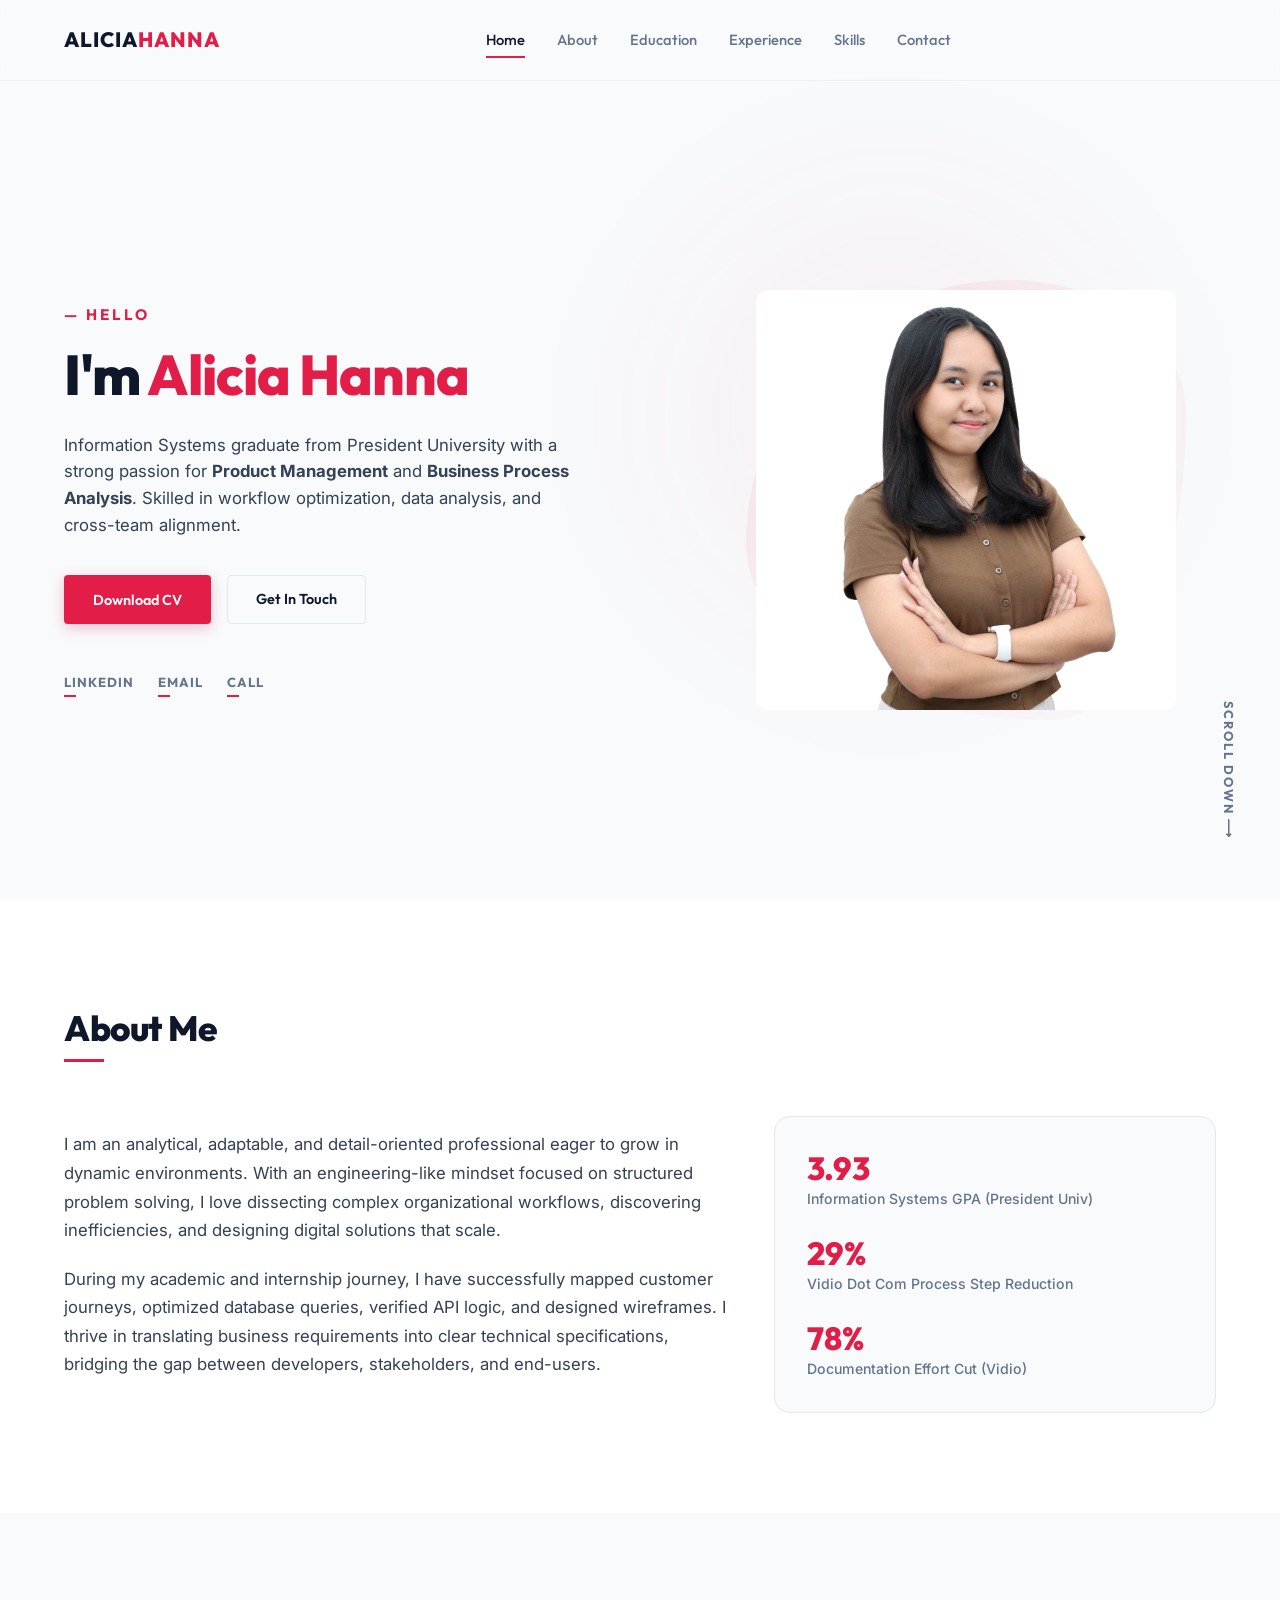
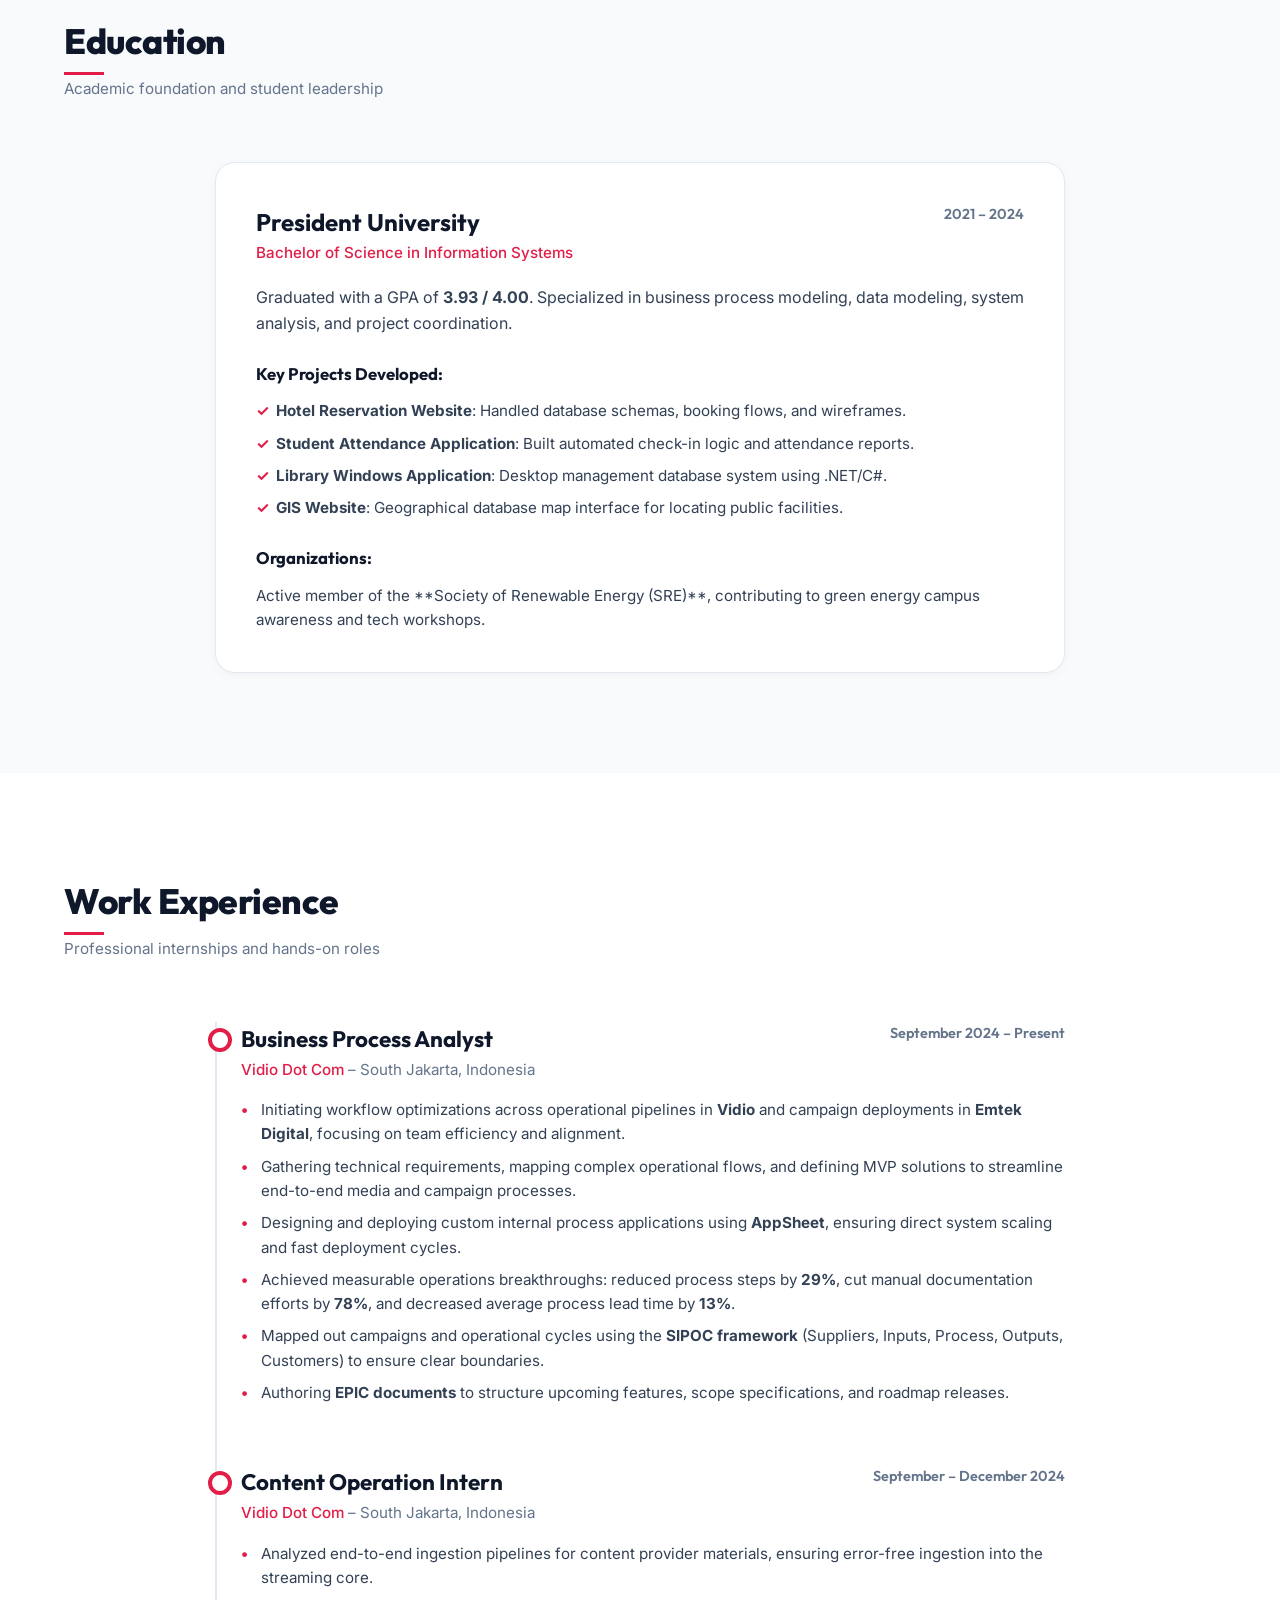
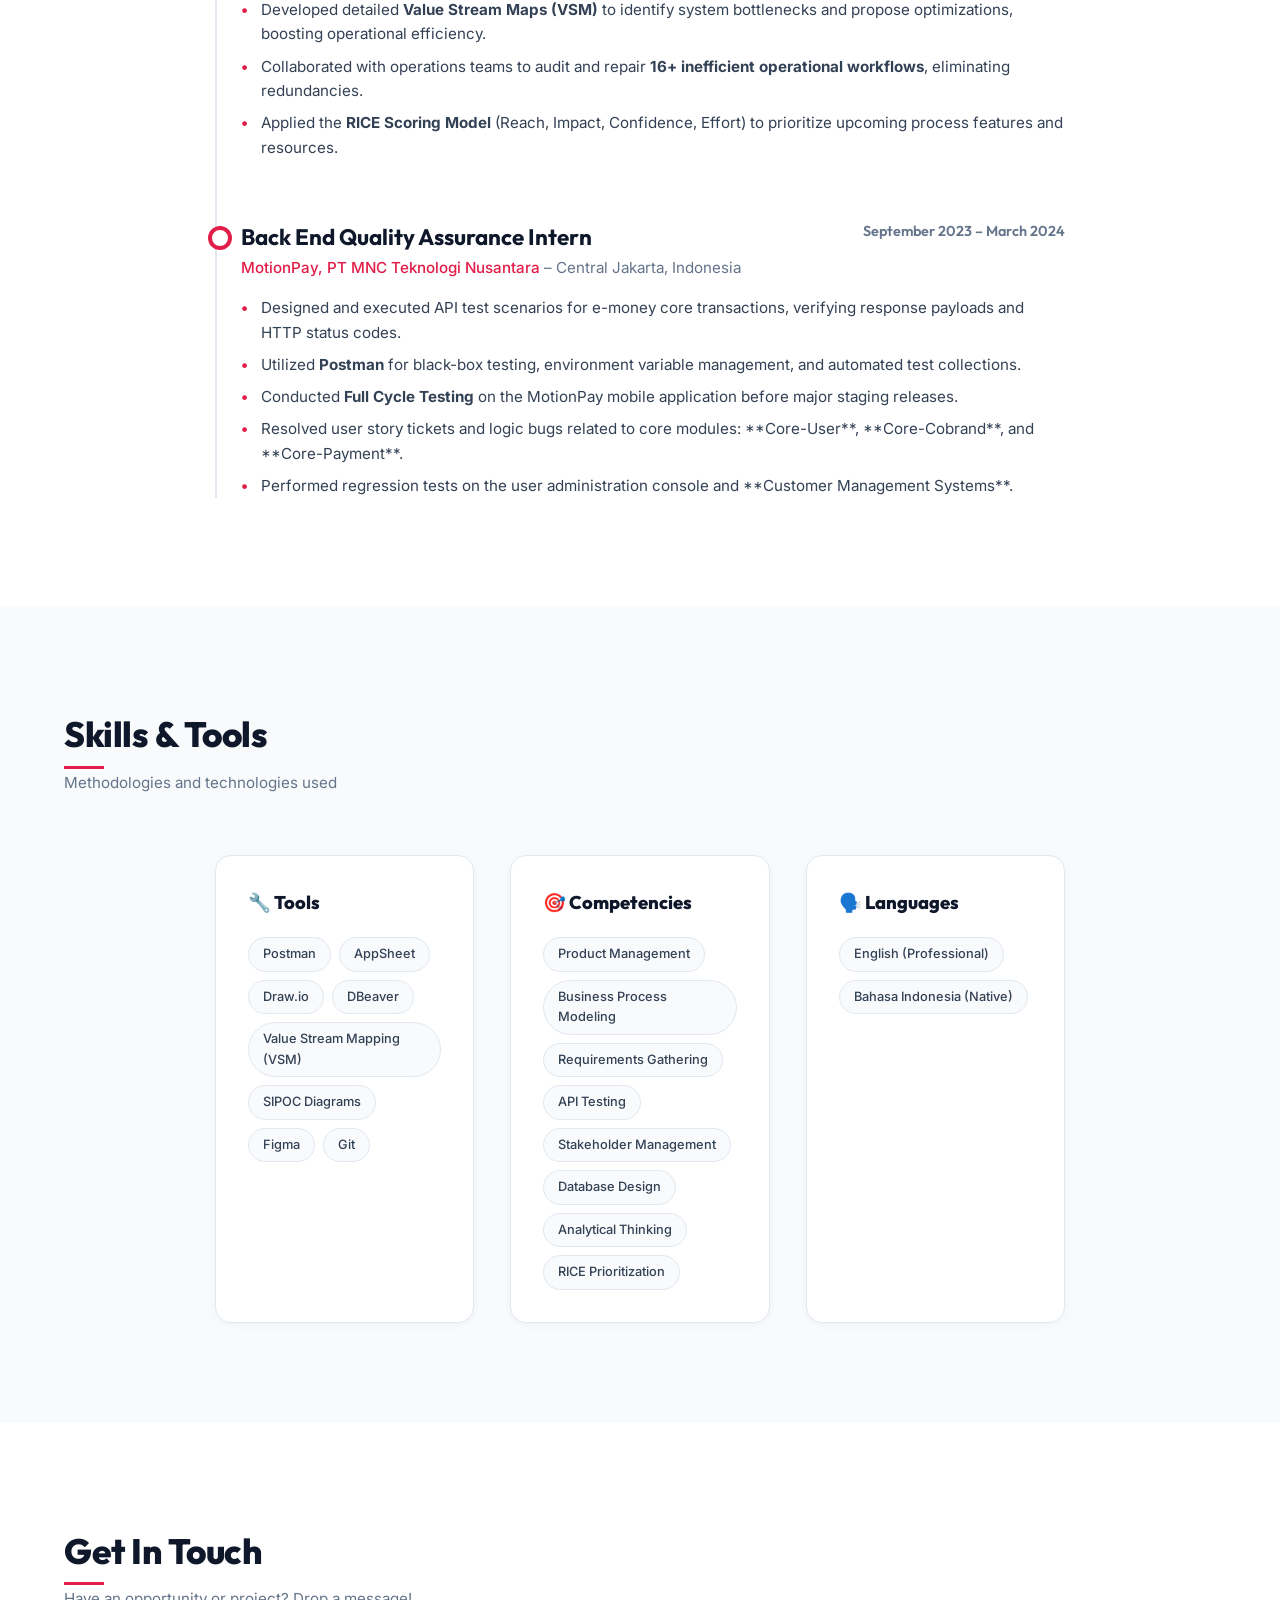
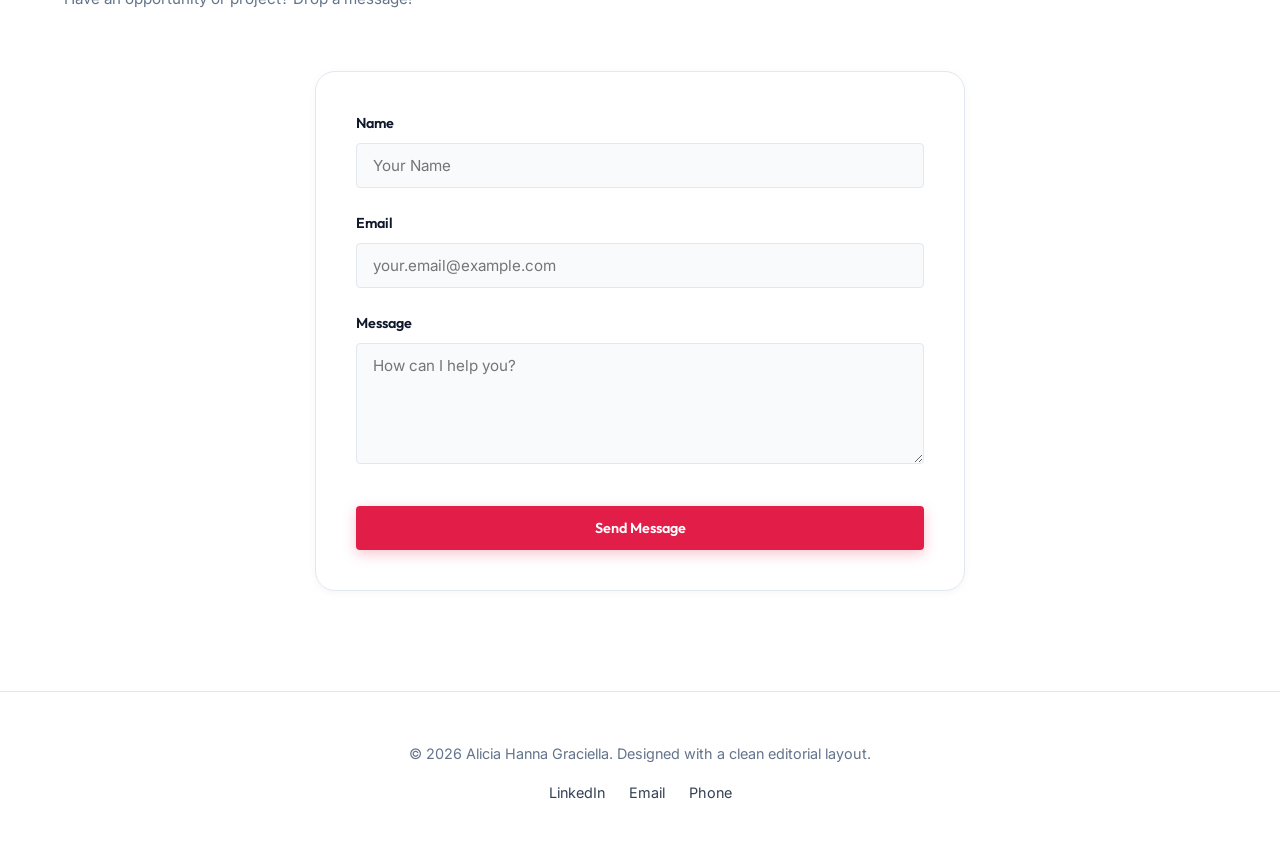
==== alicia/index.html @ d01ae3e8 "feat: build light-themed minimalist portfolio for Alicia Hanna Graciella - Created alicia/ directory" ====
<!DOCTYPE html>
<html lang="en">
<head>
  <meta charset="UTF-8">
  <meta name="viewport" content="width=device-width, initial-scale=1.0">
  <title>Alicia Hanna Graciella | Product Manager & Business Process Analyst</title>
  
  <meta name="description" content="Portfolio of Alicia Hanna Graciella, Information Systems graduate specializing in Product Management, Business Process Analysis, and Workflow Optimization.">
  <meta name="author" content="Alicia Hanna Graciella">
  
  <link rel="stylesheet" href="style.css">
  <!-- Google Fonts: Outfit for titles, Inter for body -->
  <link rel="preconnect" href="https://fonts.googleapis.com">
  <link rel="preconnect" href="https://fonts.gstatic.com" crossorigin>
  <link href="https://fonts.googleapis.com/css2?family=Inter:wght@300;400;500;600;700&family=Outfit:wght@300;400;500;600;700;800&display=swap" rel="stylesheet">
</head>
<body>

  <!-- Sticky Minimalist Navigation Bar -->
  <header class="header-nav" id="alicia-nav">
    <div class="container nav-container">
      <a href="#home" class="nav-brand" id="alicia-logo">ALICIA<span>HANNA</span></a>
      
      <nav class="nav-menu" id="alicia-menu">
        <a href="#home" class="nav-link active">Home</a>
        <a href="#about" class="nav-link">About</a>
        <a href="#education" class="nav-link">Education</a>
        <a href="#experience" class="nav-link">Experience</a>
        <a href="#skills" class="nav-link">Skills</a>
        <a href="#contact" class="nav-link">Contact</a>
      </nav>
      
      <div class="nav-actions">
        <button class="nav-toggle-btn" id="alicia-toggle-btn" aria-label="Toggle Menu">☰</button>
      </div>
    </div>
  </header>

  <main>
    <!-- Hero Section -->
    <section class="hero-section" id="home">
      <!-- Decorative brush background element -->
      <div class="hero-brush-backdrop"></div>
      
      <div class="container grid-2">
        <div class="hero-content">
          <span class="hero-subtitle">— HELLO</span>
          <h1 class="hero-title">I'm <span class="accent-text">Alicia Hanna</span></h1>
          <p class="hero-desc">Information Systems graduate from President University with a strong passion for <strong>Product Management</strong> and <strong>Business Process Analysis</strong>. Skilled in workflow optimization, data analysis, and cross-team alignment.</p>
          <div class="hero-buttons">
            <button onclick="window.print()" class="btn btn-primary" id="download-cv-btn">Download CV</button>
            <a href="#contact" class="btn btn-outline" id="contact-btn">Get In Touch</a>
          </div>
          
          <!-- Social Icons at Bottom Left (matching inspiration) -->
          <div class="hero-socials">
            <a href="https://www.linkedin.com/in/alicia-hanna-graciella/" target="_blank" class="social-link" id="linkedin-link">LinkedIn</a>
            <a href="mailto:aliciahanna0511@gmail.com" class="social-link" id="email-link">Email</a>
            <a href="tel:081939652277" class="social-link" id="phone-link">Call</a>
          </div>
        </div>
        
        <div class="hero-image-container">
          <div class="hero-image-wrapper">
            <img src="assets/alicia.png" alt="Alicia Hanna Graciella" class="hero-image" id="profile-img">
          </div>
        </div>
      </div>
      
      <!-- Vertical Scroll Text at Bottom Right (matching inspiration) -->
      <div class="scroll-down-wrapper">
        <a href="#about" class="scroll-down-link">SCROLL DOWN ⟶</a>
      </div>
    </section>

    <!-- About Section -->
    <section class="section section-light reveal" id="about">
      <div class="container">
        <div class="section-header">
          <h2 class="section-title">About Me</h2>
        </div>
        <div class="about-grid">
          <div class="about-text">
            <p>I am an analytical, adaptable, and detail-oriented professional eager to grow in dynamic environments. With an engineering-like mindset focused on structured problem solving, I love dissecting complex organizational workflows, discovering inefficiencies, and designing digital solutions that scale.</p>
            <p>During my academic and internship journey, I have successfully mapped customer journeys, optimized database queries, verified API logic, and designed wireframes. I thrive in translating business requirements into clear technical specifications, bridging the gap between developers, stakeholders, and end-users.</p>
          </div>
          <div class="about-stats-card">
            <div class="stat-row">
              <span class="stat-number">3.93</span>
              <span class="stat-text">Information Systems GPA (President Univ)</span>
            </div>
            <div class="stat-row">
              <span class="stat-number">29%</span>
              <span class="stat-text">Vidio Dot Com Process Step Reduction</span>
            </div>
            <div class="stat-row">
              <span class="stat-number">78%</span>
              <span class="stat-text">Documentation Effort Cut (Vidio)</span>
            </div>
          </div>
        </div>
      </div>
    </section>

    <!-- Education Section -->
    <section class="section reveal" id="education">
      <div class="container">
        <div class="section-header">
          <h2 class="section-title">Education</h2>
          <p class="section-sub">Academic foundation and student leadership</p>
        </div>
        
        <div class="education-card">
          <div class="edu-header">
            <div>
              <h3 class="edu-title">President University</h3>
              <span class="edu-subtitle">Bachelor of Science in Information Systems</span>
            </div>
            <span class="edu-date">2021 – 2024</span>
          </div>
          <p class="edu-details">Graduated with a GPA of <strong>3.93 / 4.00</strong>. Specialized in business process modeling, data modeling, system analysis, and project coordination.</p>
          
          <div class="edu-projects">
            <h4 class="edu-projects-title">Key Projects Developed:</h4>
            <ul class="edu-projects-list">
              <li><strong>Hotel Reservation Website</strong>: Handled database schemas, booking flows, and wireframes.</li>
              <li><strong>Student Attendance Application</strong>: Built automated check-in logic and attendance reports.</li>
              <li><strong>Library Windows Application</strong>: Desktop management database system using .NET/C#.</li>
              <li><strong>GIS Website</strong>: Geographical database map interface for locating public facilities.</li>
            </ul>
          </div>
          
          <div class="edu-orgs">
            <h4 class="edu-projects-title">Organizations:</h4>
            <p>Active member of the **Society of Renewable Energy (SRE)**, contributing to green energy campus awareness and tech workshops.</p>
          </div>
        </div>
      </div>
    </section>

    <!-- Work Experience Section -->
    <section class="section section-light reveal" id="experience">
      <div class="container">
        <div class="section-header">
          <h2 class="section-title">Work Experience</h2>
          <p class="section-sub">Professional internships and hands-on roles</p>
        </div>

        <div class="timeline">
          <!-- Item 1 -->
          <div class="timeline-item">
            <div class="timeline-header">
              <div>
                <h3 class="timeline-role">Business Process Analyst</h3>
                <h4 class="timeline-company">Vidio Dot Com <span>– South Jakarta, Indonesia</span></h4>
              </div>
              <span class="timeline-date">September 2024 – Present</span>
            </div>
            <ul class="timeline-bullets">
              <li>Initiating workflow optimizations across operational pipelines in <strong>Vidio</strong> and campaign deployments in <strong>Emtek Digital</strong>, focusing on team efficiency and alignment.</li>
              <li>Gathering technical requirements, mapping complex operational flows, and defining MVP solutions to streamline end-to-end media and campaign processes.</li>
              <li>Designing and deploying custom internal process applications using <strong>AppSheet</strong>, ensuring direct system scaling and fast deployment cycles.</li>
              <li>Achieved measurable operations breakthroughs: reduced process steps by <strong>29%</strong>, cut manual documentation efforts by <strong>78%</strong>, and decreased average process lead time by <strong>13%</strong>.</li>
              <li>Mapped out campaigns and operational cycles using the <strong>SIPOC framework</strong> (Suppliers, Inputs, Process, Outputs, Customers) to ensure clear boundaries.</li>
              <li>Authoring <strong>EPIC documents</strong> to structure upcoming features, scope specifications, and roadmap releases.</li>
            </ul>
          </div>

          <!-- Item 2 -->
          <div class="timeline-item">
            <div class="timeline-header">
              <div>
                <h3 class="timeline-role">Content Operation Intern</h3>
                <h4 class="timeline-company">Vidio Dot Com <span>– South Jakarta, Indonesia</span></h4>
              </div>
              <span class="timeline-date">September – December 2024</span>
            </div>
            <ul class="timeline-bullets">
              <li>Analyzed end-to-end ingestion pipelines for content provider materials, ensuring error-free ingestion into the streaming core.</li>
              <li>Developed detailed <strong>Value Stream Maps (VSM)</strong> to identify system bottlenecks and propose optimizations, boosting operational efficiency.</li>
              <li>Collaborated with operations teams to audit and repair <strong>16+ inefficient operational workflows</strong>, eliminating redundancies.</li>
              <li>Applied the <strong>RICE Scoring Model</strong> (Reach, Impact, Confidence, Effort) to prioritize upcoming process features and resources.</li>
            </ul>
          </div>

          <!-- Item 3 -->
          <div class="timeline-item">
            <div class="timeline-header">
              <div>
                <h3 class="timeline-role">Back End Quality Assurance Intern</h3>
                <h4 class="timeline-company">MotionPay, PT MNC Teknologi Nusantara <span>– Central Jakarta, Indonesia</span></h4>
              </div>
              <span class="timeline-date">September 2023 – March 2024</span>
            </div>
            <ul class="timeline-bullets">
              <li>Designed and executed API test scenarios for e-money core transactions, verifying response payloads and HTTP status codes.</li>
              <li>Utilized <strong>Postman</strong> for black-box testing, environment variable management, and automated test collections.</li>
              <li>Conducted <strong>Full Cycle Testing</strong> on the MotionPay mobile application before major staging releases.</li>
              <li>Resolved user story tickets and logic bugs related to core modules: **Core-User**, **Core-Cobrand**, and **Core-Payment**.</li>
              <li>Performed regression tests on the user administration console and **Customer Management Systems**.</li>
            </ul>
          </div>
        </div>
      </div>
    </section>

    <!-- Skills & Tools Section -->
    <section class="section reveal" id="skills">
      <div class="container">
        <div class="section-header">
          <h2 class="section-title">Skills & Tools</h2>
          <p class="section-sub">Methodologies and technologies used</p>
        </div>

        <div class="skills-wrapper">
          <div class="skills-category">
            <h3 class="skills-cat-title">🔧 Tools</h3>
            <div class="skills-list">
              <span class="skill-tag">Postman</span>
              <span class="skill-tag">AppSheet</span>
              <span class="skill-tag">Draw.io</span>
              <span class="skill-tag">DBeaver</span>
              <span class="skill-tag">Value Stream Mapping (VSM)</span>
              <span class="skill-tag">SIPOC Diagrams</span>
              <span class="skill-tag">Figma</span>
              <span class="skill-tag">Git</span>
            </div>
          </div>

          <div class="skills-category">
            <h3 class="skills-cat-title">🎯 Competencies</h3>
            <div class="skills-list">
              <span class="skill-tag">Product Management</span>
              <span class="skill-tag">Business Process Modeling</span>
              <span class="skill-tag">Requirements Gathering</span>
              <span class="skill-tag">API Testing</span>
              <span class="skill-tag">Stakeholder Management</span>
              <span class="skill-tag">Database Design</span>
              <span class="skill-tag">Analytical Thinking</span>
              <span class="skill-tag">RICE Prioritization</span>
            </div>
          </div>

          <div class="skills-category">
            <h3 class="skills-cat-title">🗣️ Languages</h3>
            <div class="skills-list">
              <span class="skill-tag">English (Professional)</span>
              <span class="skill-tag">Bahasa Indonesia (Native)</span>
            </div>
          </div>
        </div>
      </div>
    </section>

    <!-- Contact Section -->
    <section class="section section-light reveal" id="contact">
      <div class="container text-center">
        <div class="section-header">
          <h2 class="section-title">Get In Touch</h2>
          <p class="section-sub">Have an opportunity or project? Drop a message!</p>
        </div>
        
        <div class="contact-card">
          <form id="alicia-contact-form" class="contact-form">
            <div class="form-group">
              <label for="name" class="form-label">Name</label>
              <input type="text" id="name" name="name" class="form-control" placeholder="Your Name" required>
            </div>
            <div class="form-group">
              <label for="email" class="form-label">Email</label>
              <input type="email" id="email" name="email" class="form-control" placeholder="your.email@example.com" required>
            </div>
            <div class="form-group">
              <label for="message" class="form-label">Message</label>
              <textarea id="message" name="message" rows="5" class="form-control" placeholder="How can I help you?" required></textarea>
            </div>
            <button type="submit" class="btn btn-primary" style="width: 100%; margin-top: 10px;" id="alicia-send-btn">Send Message</button>
          </form>
        </div>
      </div>
    </section>
  </main>

  <!-- Footer -->
  <footer class="footer">
    <div class="container">
      <p>&copy; 2026 Alicia Hanna Graciella. Designed with a clean editorial layout.</p>
      <div class="footer-socials">
        <a href="https://www.linkedin.com/in/alicia-hanna-graciella/" target="_blank" class="footer-link">LinkedIn</a>
        <a href="mailto:aliciahanna0511@gmail.com" class="footer-link">Email</a>
        <a href="tel:081939652277" class="footer-link">Phone</a>
      </div>
    </div>
  </footer>

  <!-- Toast Notification -->
  <div class="toast-msg" id="alicia-toast">
    <span>📧 Opening mail client to send email to Alicia Hanna!</span>
  </div>

  <script src="script.js"></script>
</body>
</html>
---- alicia/style.css ----
/* 
=========================================
  ALICIA HANNA GRACIELLA PORTFOLIO STYLE
=========================================
*/

:root {
  --primary-accent: #e11d48; /* Crimson Pink/Red */
  --primary-accent-hover: #be123c;
  --primary-accent-glow: rgba(225, 29, 72, 0.06);
  --bg-color: #f8fafc; /* Lavender Slate White */
  --bg-color-alt: #ffffff; /* Pure White */
  --text-primary: #0f172a; /* Deep Charcoal Slate */
  --text-secondary: #334155; /* Medium Slate */
  --text-muted: #64748b; /* Muted Slate */
  --border-color: #e2e8f0; /* Light Slate Gray */
  
  --font-title: 'Outfit', sans-serif;
  --font-body: 'Inter', sans-serif;
  --transition-fast: 0.2s ease;
  --transition-normal: 0.4s cubic-bezier(0.16, 1, 0.3, 1);
  --shadow-sm: 0 2px 8px rgba(15, 23, 42, 0.04);
  --shadow-md: 0 10px 30px rgba(15, 23, 42, 0.08);
}

/* Reset Rules */
* {
  box-sizing: border-box;
  margin: 0;
  padding: 0;
}

html {
  scroll-behavior: smooth;
  font-size: 16px;
}

body {
  background-color: var(--bg-color);
  color: var(--text-secondary);
  font-family: var(--font-body);
  line-height: 1.6;
  overflow-x: hidden;
}

a {
  color: inherit;
  text-decoration: none;
}

/* Common Layout Components */
.container {
  width: 90%;
  max-width: 1200px;
  margin: 0 auto;
}

.grid-2 {
  display: grid;
  grid-template-columns: 1fr;
  gap: 40px;
  align-items: center;
}

@media (min-width: 768px) {
  .grid-2 {
    grid-template-columns: 1.1fr 0.9fr;
  }
}

.section {
  padding: 100px 0;
}

.section-light {
  background-color: var(--bg-color-alt);
}

.section-header {
  margin-bottom: 60px;
  text-align: left;
}

.section-title {
  font-family: var(--font-title);
  font-size: 2.2rem;
  font-weight: 800;
  color: var(--text-primary);
  position: relative;
  display: inline-block;
  letter-spacing: -0.5px;
}

.section-title::after {
  content: '';
  position: absolute;
  bottom: -6px;
  left: 0;
  width: 40px;
  height: 3px;
  background-color: var(--primary-accent);
}

.section-sub {
  color: var(--text-muted);
  font-size: 0.95rem;
  margin-top: 8px;
}

/* Buttons */
.btn {
  display: inline-block;
  font-family: var(--font-title);
  font-weight: 600;
  font-size: 0.9rem;
  padding: 12px 28px;
  border-radius: 4px;
  cursor: pointer;
  transition: all var(--transition-fast);
  text-align: center;
  border: 1px solid transparent;
}

.btn-primary {
  background-color: var(--primary-accent);
  color: #fff;
  box-shadow: 0 4px 14px rgba(225, 29, 72, 0.25);
}

.btn-primary:hover {
  background-color: var(--primary-accent-hover);
  transform: translateY(-2px);
  box-shadow: 0 6px 20px rgba(225, 29, 72, 0.35);
}

.btn-outline {
  background: transparent;
  color: var(--text-primary);
  border-color: var(--border-color);
}

.btn-outline:hover {
  background-color: var(--border-color);
  transform: translateY(-2px);
}

/* Sticky Minimalist Navigation Bar */
.header-nav {
  position: fixed;
  top: 0; left: 0;
  width: 100%;
  z-index: 1000;
  background-color: rgba(248, 250, 252, 0.85);
  backdrop-filter: blur(10px);
  -webkit-backdrop-filter: blur(10px);
  border-bottom: 1px solid rgba(226, 232, 240, 0.5);
  transition: background var(--transition-fast);
}

.nav-container {
  display: flex;
  justify-content: space-between;
  align-items: center;
  height: 80px;
}

.nav-brand {
  font-family: var(--font-title);
  font-weight: 800;
  font-size: 1.3rem;
  letter-spacing: 1px;
  color: var(--text-primary);
}

.nav-brand span {
  color: var(--primary-accent);
}

.nav-menu {
  display: flex;
  gap: 32px;
}

.nav-link {
  font-family: var(--font-title);
  font-weight: 500;
  font-size: 0.92rem;
  color: var(--text-muted);
  position: relative;
  padding: 6px 0;
  transition: color var(--transition-fast);
}

.nav-link:hover, .nav-link.active {
  color: var(--text-primary);
}

.nav-link::after {
  content: '';
  position: absolute;
  bottom: 0; left: 0;
  width: 0; height: 2px;
  background-color: var(--primary-accent);
  transition: width var(--transition-fast);
}

.nav-link:hover::after, .nav-link.active::after {
  width: 100%;
}

.nav-actions {
  display: flex;
  align-items: center;
}

.nav-toggle-btn {
  display: none;
  background: none;
  border: none;
  font-size: 1.6rem;
  color: var(--text-primary);
  cursor: pointer;
}

/* Responsive Navbar */
@media (max-width: 768px) {
  .nav-toggle-btn {
    display: block;
  }
  
  .nav-menu {
    position: absolute;
    top: 80px;
    left: 0;
    width: 100%;
    flex-direction: column;
    background-color: var(--bg-color);
    border-bottom: 1px solid var(--border-color);
    gap: 0;
    padding: 20px 0;
    opacity: 0;
    pointer-events: none;
    transform: translateY(-10px);
    transition: all var(--transition-normal);
  }
  
  .nav-menu.open {
    opacity: 1;
    pointer-events: auto;
    transform: translateY(0);
  }
  
  .nav-link {
    width: 100%;
    padding: 12px 5%;
    display: block;
  }
  
  .nav-link::after {
    display: none;
  }
}

/* Hero Section */
.hero-section {
  position: relative;
  min-height: 100vh;
  display: flex;
  align-items: center;
  padding-top: 100px;
}

.hero-brush-backdrop {
  position: absolute;
  right: 5%;
  top: 10%;
  width: 650px;
  height: 650px;
  background: radial-gradient(circle, var(--primary-accent-glow) 0%, transparent 70%);
  border-radius: 50%;
  filter: blur(50px);
  z-index: 0;
  pointer-events: none;
}

.hero-content {
  position: relative;
  z-index: 2;
  text-align: left;
}

.hero-subtitle {
  font-family: var(--font-title);
  font-size: 0.95rem;
  font-weight: 700;
  letter-spacing: 3px;
  color: var(--primary-accent);
  display: block;
  margin-bottom: 16px;
}

.hero-title {
  font-family: var(--font-title);
  font-size: 3.5rem;
  font-weight: 800;
  line-height: 1.15;
  color: var(--text-primary);
  margin-bottom: 24px;
  letter-spacing: -1px;
}

.accent-text {
  color: var(--primary-accent);
}

.hero-desc {
  font-size: 1.05rem;
  color: var(--text-secondary);
  max-width: 520px;
  margin-bottom: 36px;
}

.hero-buttons {
  display: flex;
  gap: 16px;
  margin-bottom: 48px;
}

/* Social icons at bottom left of hero */
.hero-socials {
  display: flex;
  gap: 24px;
}

.hero-socials .social-link {
  font-family: var(--font-title);
  font-size: 0.82rem;
  font-weight: 700;
  color: var(--text-muted);
  text-transform: uppercase;
  letter-spacing: 1px;
  position: relative;
  padding-bottom: 4px;
  transition: color var(--transition-fast);
}

.hero-socials .social-link::after {
  content: '';
  position: absolute;
  bottom: 0; left: 0;
  width: 12px; height: 2px;
  background-color: var(--primary-accent);
  transition: width var(--transition-fast);
}

.hero-socials .social-link:hover {
  color: var(--text-primary);
}

.hero-socials .social-link:hover::after {
  width: 100%;
}

/* Image styling */
.hero-image-container {
  position: relative;
  z-index: 2;
  display: flex;
  justify-content: center;
}

.hero-image-wrapper {
  position: relative;
  width: 100%;
  max-width: 420px;
}

/* Morphing splash background behind Alicia */
.hero-image-wrapper::before {
  content: '';
  position: absolute;
  inset: -10px;
  background: linear-gradient(135deg, rgba(225, 29, 72, 0.08) 0%, rgba(225, 29, 72, 0.01) 100%);
  border-radius: 60% 40% 30% 70% / 60% 30% 70% 40%;
  animation: morphing-brush 12s infinite ease-in-out alternate;
  z-index: -1;
}

@keyframes morphing-brush {
  0% { border-radius: 60% 40% 30% 70% / 60% 30% 70% 40%; }
  100% { border-radius: 40% 60% 70% 30% / 50% 60% 40% 50%; }
}

.hero-image {
  width: 100%;
  height: auto;
  display: block;
  object-fit: cover;
  border-radius: 12px;
  filter: grayscale(15%) contrast(105%);
  transition: transform var(--transition-normal);
}

.hero-image-wrapper:hover .hero-image {
  transform: translateY(-8px);
}

/* Vertical Scroll indicator bottom right */
.scroll-down-wrapper {
  position: absolute;
  bottom: 60px;
  right: 5%;
  transform: rotate(90deg);
  transform-origin: right bottom;
  z-index: 10;
}

.scroll-down-link {
  font-family: var(--font-title);
  font-size: 0.8rem;
  font-weight: 700;
  letter-spacing: 2px;
  color: var(--text-muted);
  display: inline-block;
  animation: bounce-horizontal 2s infinite alternate;
}

@keyframes bounce-horizontal {
  from { transform: translateX(0); }
  to { transform: translateX(6px); }
}

.scroll-down-link:hover {
  color: var(--primary-accent);
}

/* About Section */
.about-grid {
  display: grid;
  grid-template-columns: 1.2fr 0.8fr;
  gap: 48px;
  align-items: center;
}

@media (max-width: 900px) {
  .about-grid {
    grid-template-columns: 1fr;
    gap: 36px;
  }
}

.about-text p {
  font-size: 1.05rem;
  line-height: 1.7;
  color: var(--text-secondary);
  margin-bottom: 20px;
}

.about-stats-card {
  background-color: var(--bg-color);
  border: 1px solid var(--border-color);
  border-radius: 16px;
  padding: 32px;
  display: flex;
  flex-direction: column;
  gap: 24px;
}

.stat-row {
  display: flex;
  flex-direction: column;
}

.stat-number {
  font-family: var(--font-title);
  font-size: 2rem;
  font-weight: 800;
  color: var(--primary-accent);
  line-height: 1.2;
}

.stat-text {
  font-size: 0.88rem;
  color: var(--text-muted);
  font-weight: 500;
}

/* Education Section */
.education-card {
  background-color: var(--bg-color-alt);
  border: 1px solid var(--border-color);
  border-radius: 20px;
  padding: 40px;
  max-width: 850px;
  margin: 0 auto;
  box-shadow: var(--shadow-sm);
  text-align: left;
}

.edu-header {
  display: flex;
  justify-content: space-between;
  align-items: flex-start;
  margin-bottom: 20px;
  flex-wrap: wrap;
  gap: 12px;
}

.edu-title {
  font-family: var(--font-title);
  font-size: 1.5rem;
  color: var(--text-primary);
}

.edu-subtitle {
  font-size: 0.95rem;
  font-weight: 500;
  color: var(--primary-accent);
  display: block;
}

.edu-date {
  font-family: var(--font-title);
  font-weight: 600;
  font-size: 0.9rem;
  color: var(--text-muted);
}

.edu-details {
  font-size: 1rem;
  line-height: 1.6;
  margin-bottom: 24px;
}

.edu-projects-title {
  font-family: var(--font-title);
  font-weight: 700;
  font-size: 1.05rem;
  color: var(--text-primary);
  margin-bottom: 12px;
}

.edu-projects-list {
  list-style: none;
  margin-bottom: 24px;
}

.edu-projects-list li {
  position: relative;
  padding-left: 20px;
  margin-bottom: 8px;
  font-size: 0.95rem;
}

.edu-projects-list li::before {
  content: '✓';
  position: absolute;
  left: 0;
  color: var(--primary-accent);
  font-weight: bold;
}

.edu-orgs p {
  font-size: 0.95rem;
  color: var(--text-secondary);
}

/* Work Experience Timeline */
.timeline {
  max-width: 850px;
  margin: 0 auto;
  position: relative;
  padding-left: 24px;
  border-left: 2px solid var(--border-color);
  text-align: left;
}

.timeline-item {
  position: relative;
  margin-bottom: 60px;
}

.timeline-item:last-child {
  margin-bottom: 0;
}

.timeline-item::before {
  content: '';
  position: absolute;
  left: -33px;
  top: 6px;
  width: 16px;
  height: 16px;
  border-radius: 50%;
  background-color: var(--bg-color-alt);
  border: 4px solid var(--primary-accent);
  transition: transform var(--transition-fast);
}

.timeline-item:hover::before {
  transform: scale(1.2);
}

.timeline-header {
  display: flex;
  justify-content: space-between;
  align-items: flex-start;
  margin-bottom: 16px;
  flex-wrap: wrap;
  gap: 12px;
}

.timeline-role {
  font-family: var(--font-title);
  font-size: 1.4rem;
  color: var(--text-primary);
}

.timeline-company {
  font-size: 0.95rem;
  font-weight: 500;
  color: var(--primary-accent);
}

.timeline-company span {
  font-weight: 400;
  color: var(--text-muted);
}

.timeline-date {
  font-family: var(--font-title);
  font-weight: 600;
  font-size: 0.9rem;
  color: var(--text-muted);
}

.timeline-bullets {
  list-style: none;
}

.timeline-bullets li {
  position: relative;
  padding-left: 20px;
  margin-bottom: 8px;
  font-size: 0.95rem;
  color: var(--text-secondary);
}

.timeline-bullets li::before {
  content: '•';
  position: absolute;
  left: 0;
  color: var(--primary-accent);
  font-weight: bold;
}

/* Skills & Tools Section */
.skills-wrapper {
  max-width: 850px;
  margin: 0 auto;
  display: grid;
  grid-template-columns: 1fr;
  gap: 36px;
  text-align: left;
}

@media(min-width: 768px) {
  .skills-wrapper {
    grid-template-columns: repeat(3, 1fr);
  }
}

.skills-category {
  background-color: var(--bg-color-alt);
  border: 1px solid var(--border-color);
  border-radius: 16px;
  padding: 32px;
  box-shadow: var(--shadow-sm);
  transition: transform var(--transition-fast);
}

.skills-category:hover {
  transform: translateY(-4px);
}

.skills-cat-title {
  font-family: var(--font-title);
  font-size: 1.15rem;
  font-weight: 800;
  color: var(--text-primary);
  margin-bottom: 20px;
}

.skills-list {
  display: flex;
  flex-wrap: wrap;
  gap: 8px;
}

.skill-tag {
  background-color: var(--bg-color);
  color: var(--text-secondary);
  border: 1px solid var(--border-color);
  padding: 6px 14px;
  border-radius: 30px;
  font-size: 0.8rem;
  font-weight: 500;
  transition: all var(--transition-fast);
}

.skill-tag:hover {
  background-color: var(--primary-accent-glow);
  color: var(--primary-accent);
  border-color: var(--primary-accent);
}

/* Contact Section */
.contact-card {
  background-color: var(--bg-color-alt);
  border: 1px solid var(--border-color);
  border-radius: 20px;
  padding: 40px;
  max-width: 650px;
  margin: 0 auto;
  box-shadow: var(--shadow-sm);
  text-align: left;
}

.form-group {
  margin-bottom: 24px;
}

.form-label {
  display: block;
  font-family: var(--font-title);
  font-weight: 600;
  font-size: 0.9rem;
  margin-bottom: 8px;
  color: var(--text-primary);
}

.form-control {
  width: 100%;
  background-color: var(--bg-color);
  border: 1px solid var(--border-color);
  border-radius: 4px;
  padding: 12px 16px;
  color: var(--text-primary);
  font-family: var(--font-body);
  font-size: 0.95rem;
  transition: border-color var(--transition-fast);
}

.form-control:focus {
  outline: none;
  border-color: var(--primary-accent);
}

textarea.form-control {
  resize: vertical;
}

/* Footer styling */
.footer {
  border-top: 1px solid var(--border-color);
  padding: 50px 0;
  background-color: var(--bg-color-alt);
  text-align: center;
  color: var(--text-muted);
  font-size: 0.9rem;
}

.footer-socials {
  display: flex;
  justify-content: center;
  gap: 24px;
  margin-top: 16px;
}

.footer-link {
  color: var(--text-secondary);
  font-size: 0.9rem;
  transition: color var(--transition-fast);
}

.footer-link:hover {
  color: var(--primary-accent);
}

/* Scroll reveal classes */
.reveal {
  opacity: 0;
  transform: translateY(30px);
  transition: opacity 0.8s ease, transform 0.8s ease;
}

.reveal.visible {
  opacity: 1;
  transform: translateY(0);
}

/* Toast Message */
.toast-msg {
  position: fixed;
  bottom: 24px;
  right: 24px;
  background-color: var(--text-primary);
  color: #fff;
  padding: 16px 24px;
  border-radius: 4px;
  box-shadow: var(--shadow-md);
  z-index: 3000;
  display: flex;
  align-items: center;
  gap: 12px;
  transform: translateY(100px);
  opacity: 0;
  transition: all var(--transition-normal);
  font-size: 0.9rem;
}

.toast-msg.active {
  transform: translateY(0);
  opacity: 1;
}

/* 
=========================================
  PRINT STYLESHEET (For Download CV)
=========================================
*/
@media print {
  body {
    background: #fff;
    color: #000;
    font-size: 12pt;
    line-height: 1.5;
  }

  /* Hide navigation, buttons, decorations, contact and footer */
  .header-nav,
  .hero-buttons,
  .hero-brush-backdrop,
  .scroll-down-wrapper,
  .hero-socials,
  .about-stats-card,
  #contact,
  .footer,
  .toast-msg,
  .hero-image-container {
    display: none !important;
  }

  .container {
    width: 100% !important;
    max-width: 100% !important;
    margin: 0 !important;
    padding: 0 !important;
  }

  .section {
    padding: 20px 0 !important;
    page-break-inside: avoid;
  }

  .grid-2 {
    display: block !important;
  }

  .hero-section {
    padding-top: 0 !important;
    min-height: auto !important;
  }

  .hero-title {
    font-size: 28pt !important;
    margin-bottom: 10px !important;
  }

  .hero-desc {
    max-width: 100% !important;
    margin-bottom: 20px !important;
    font-size: 11pt !important;
  }

  /* Layout modifications for print */
  .about-grid {
    display: block !important;
  }

  .education-card {
    border: none !important;
    padding: 0 !important;
    box-shadow: none !important;
  }

  .edu-header, .timeline-header {
    display: flex !important;
    justify-content: space-between !important;
    margin-bottom: 10px !important;
  }

  .timeline {
    border-left: none !important;
    padding-left: 0 !important;
  }

  .timeline-item {
    margin-bottom: 30px !important;
    page-break-inside: avoid;
  }

  .timeline-item::before {
    display: none !important;
  }

  .skills-wrapper {
    display: block !important;
  }

  .skills-category {
    border: none !important;
    box-shadow: none !important;
    padding: 0 !important;
    margin-bottom: 20px !important;
    page-break-inside: avoid;
  }

  .skill-tag {
    border: none !important;
    background: none !important;
    padding: 0 !important;
    margin-right: 10px !important;
    font-size: 10pt !important;
    display: inline-block !important;
  }
}
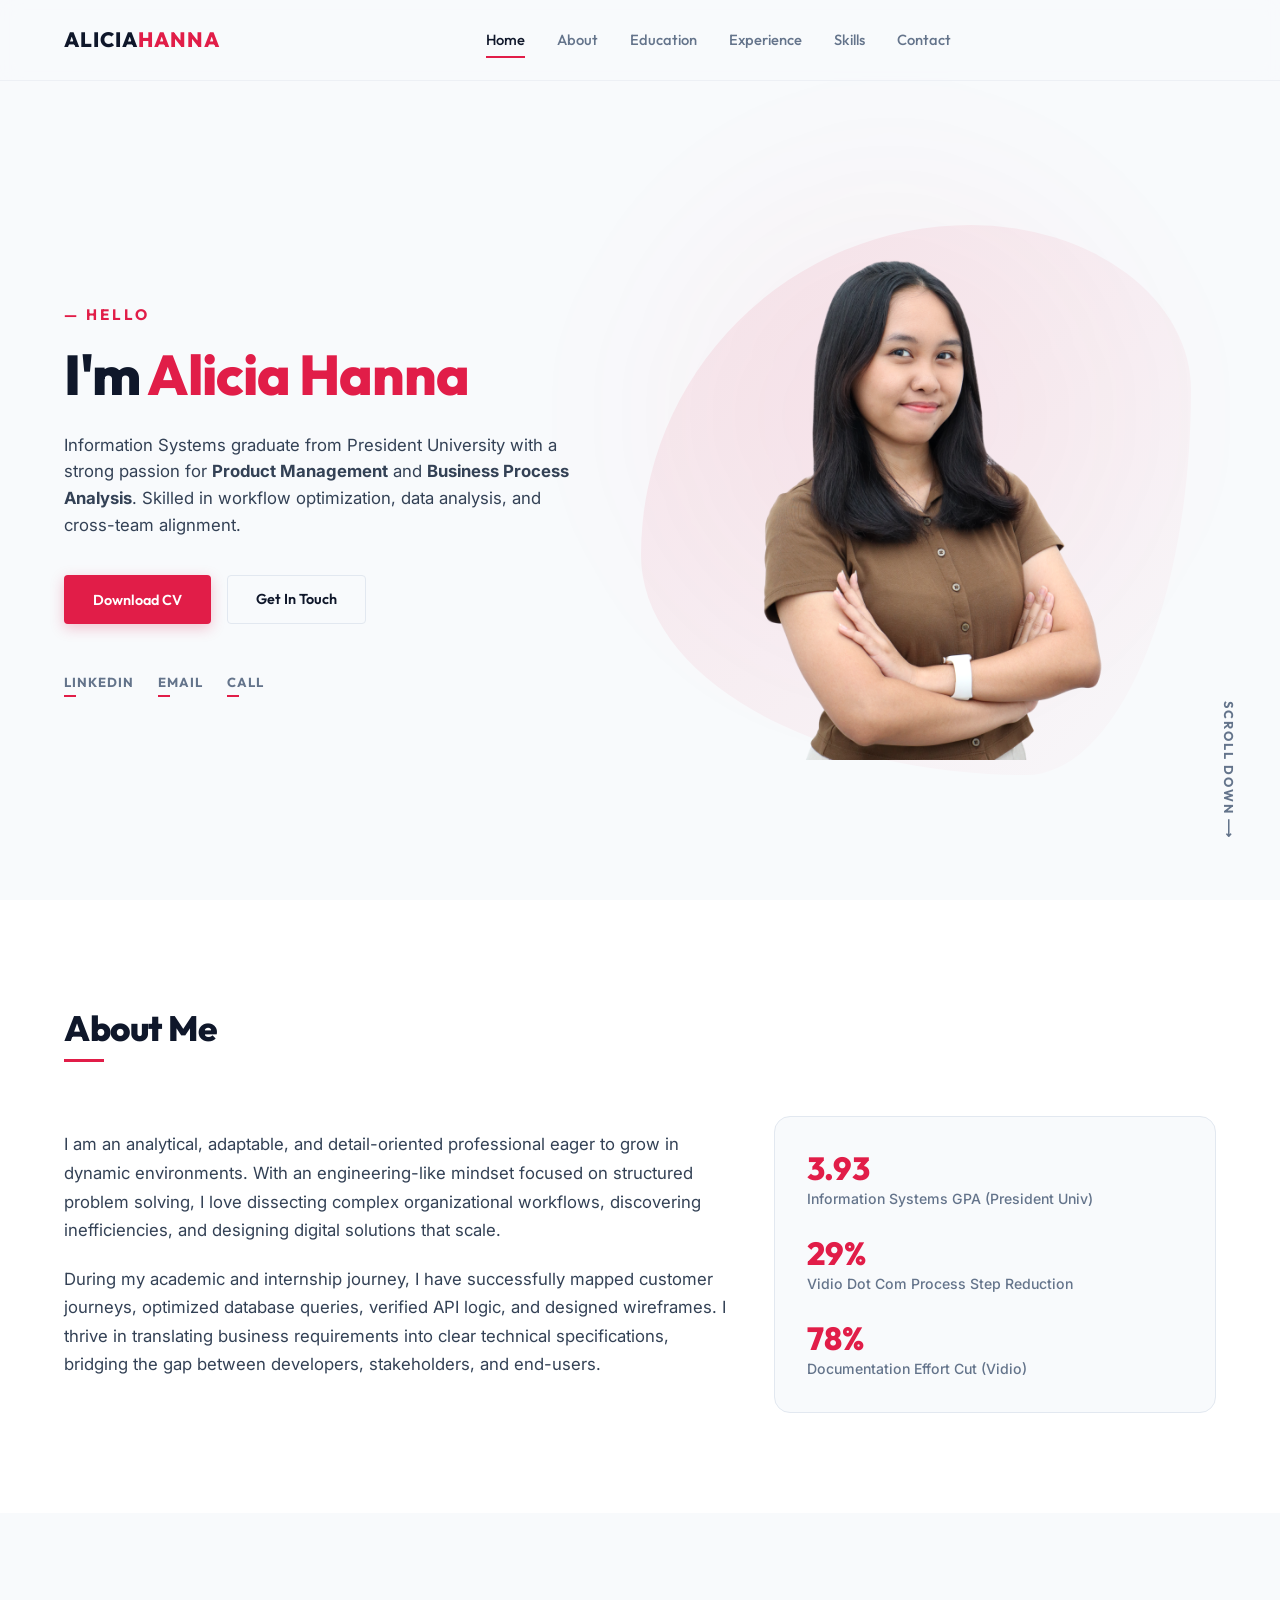
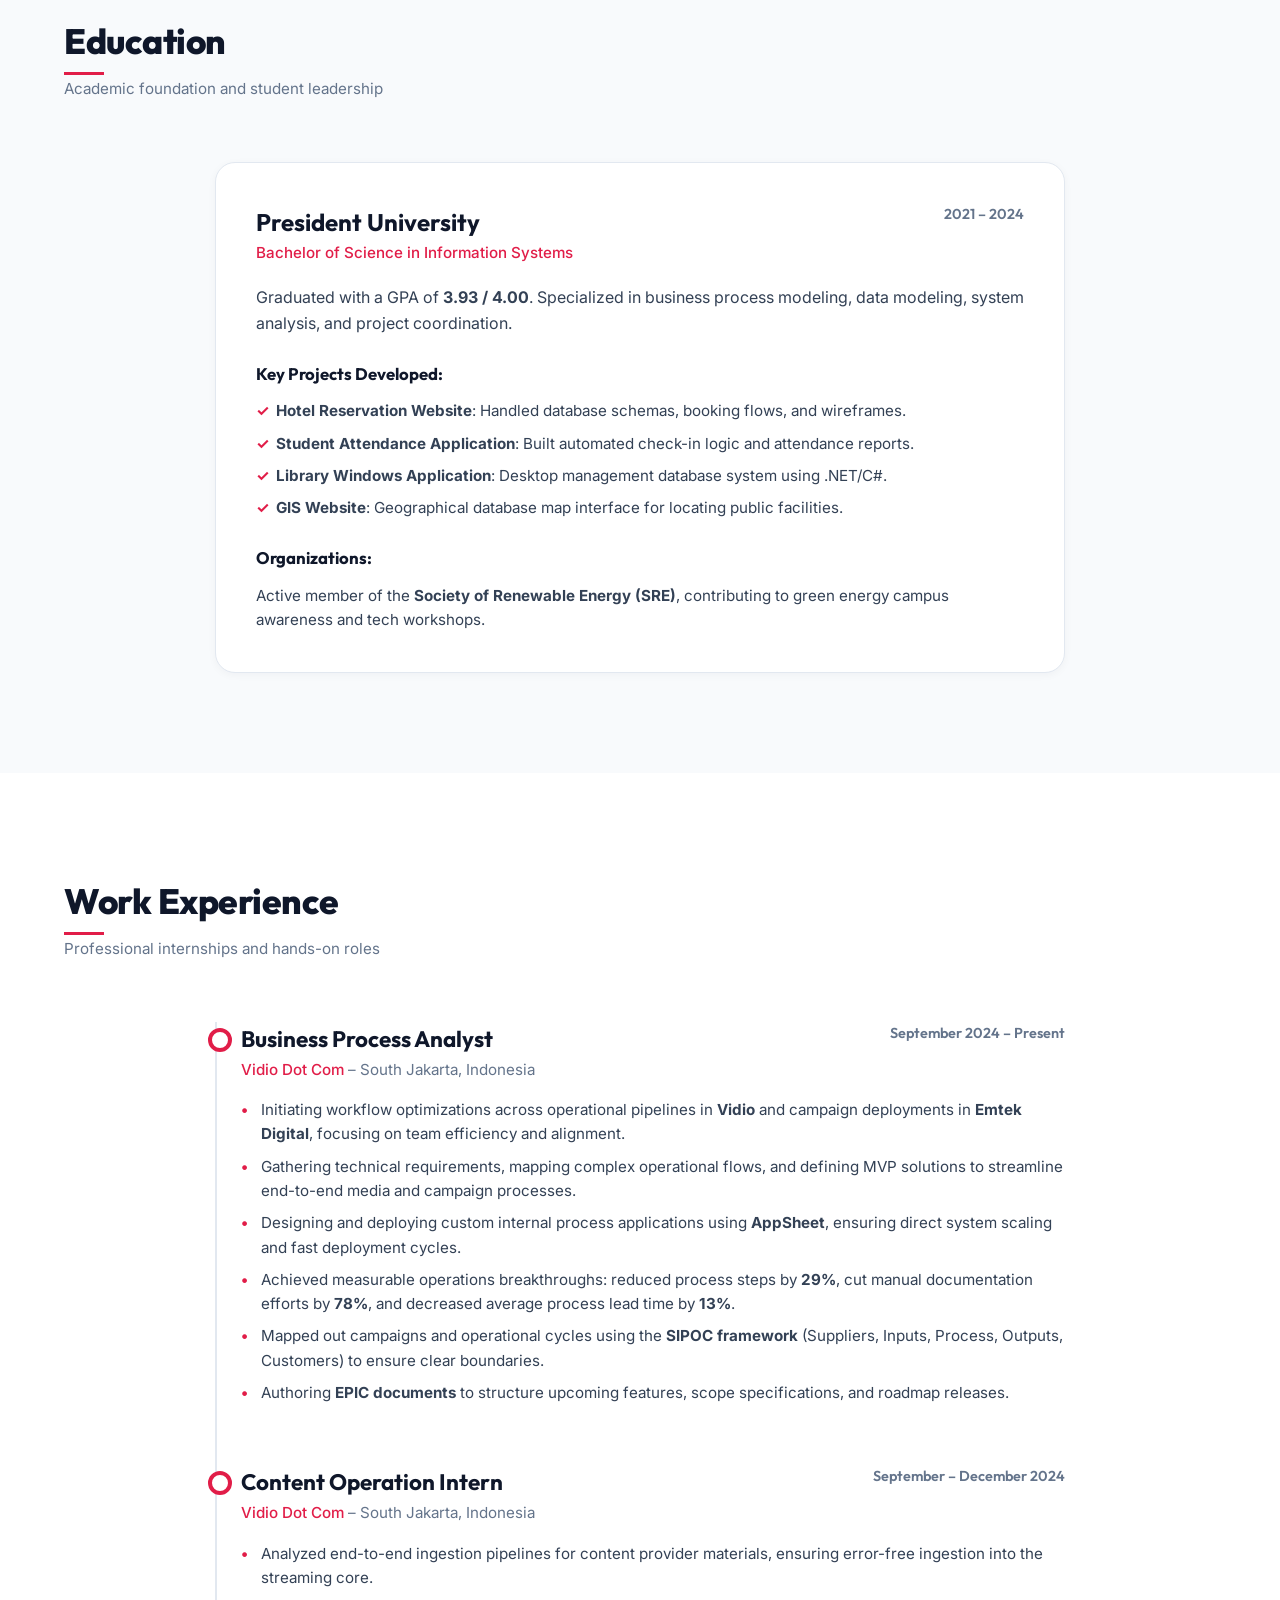
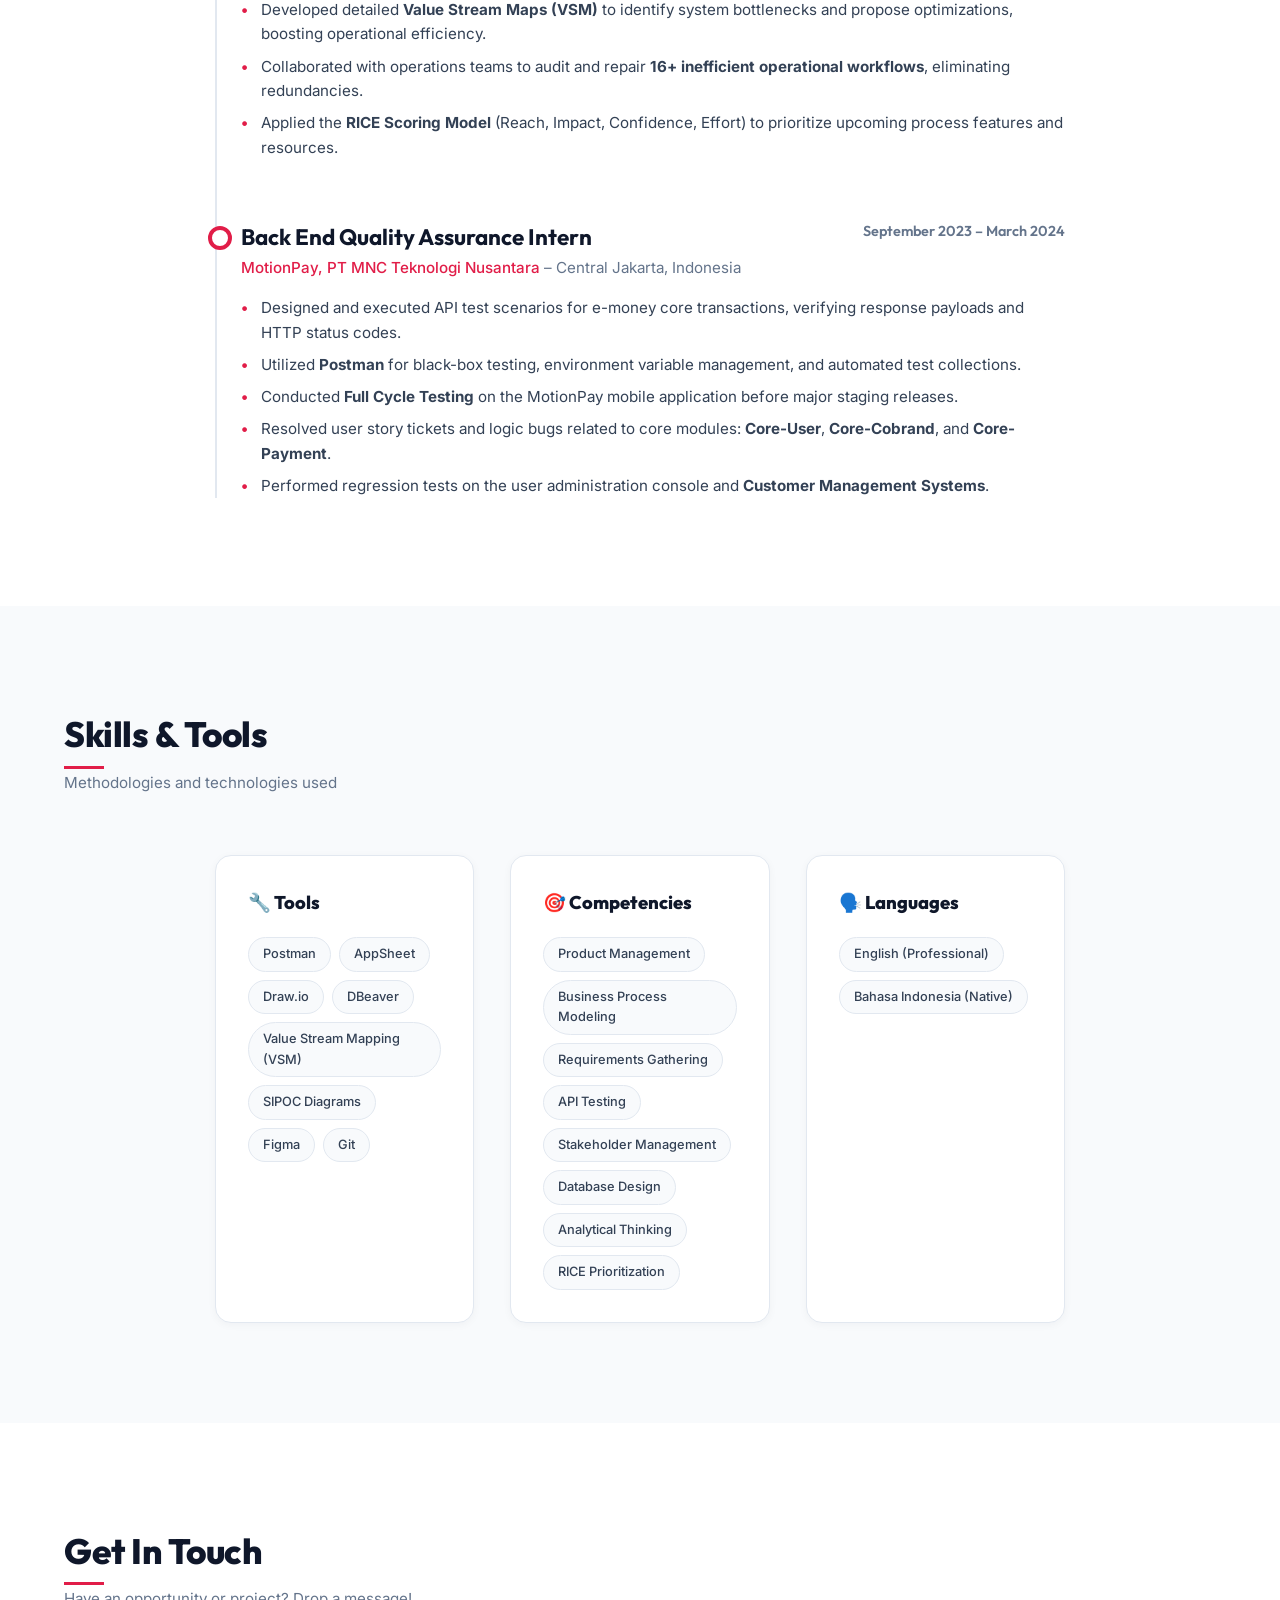
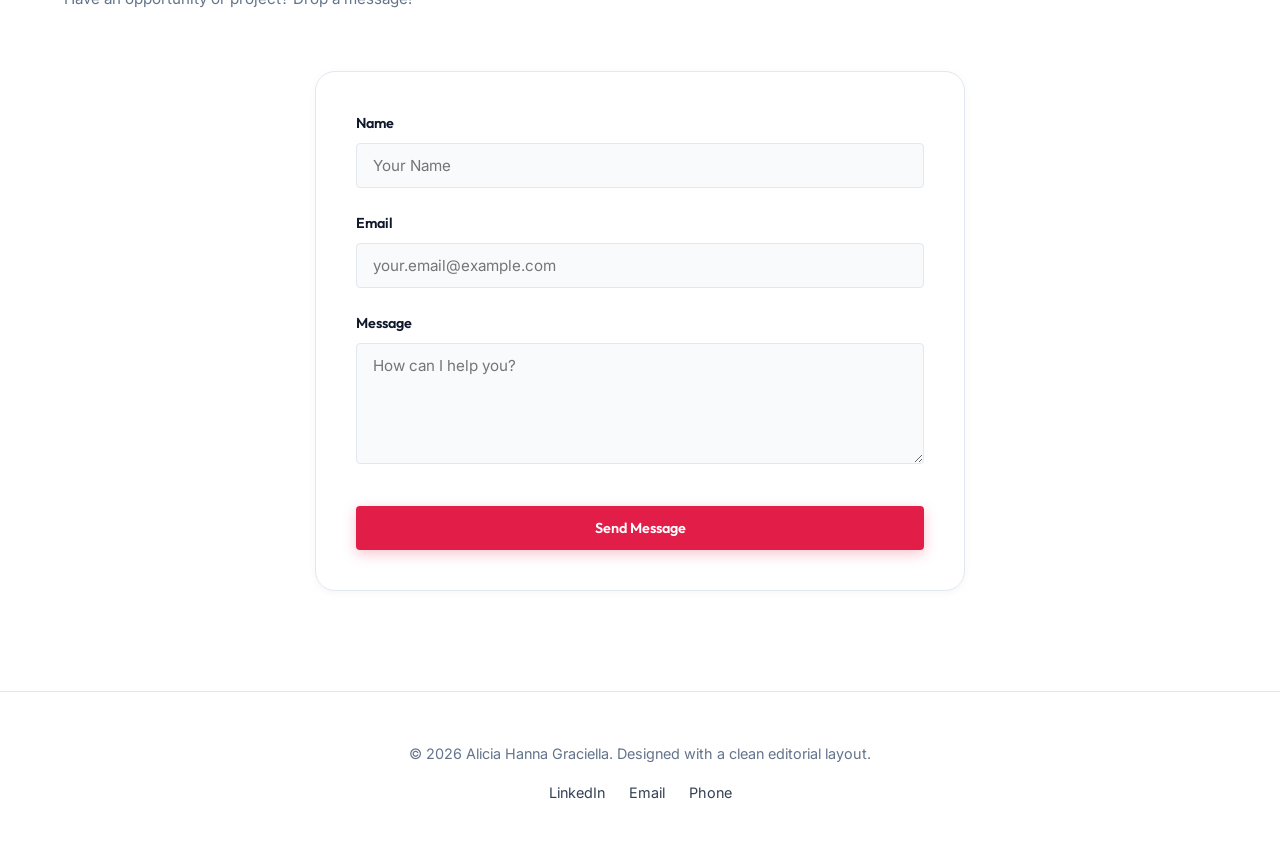
==== commit 4ba64a1e: "feat: switch to transparent Alicia-Photoroom.png and fix raw markdown bold asterisks in html" ====
--- a/alicia/index.html
+++ b/alicia/index.html
@@ -62,7 +62,7 @@
         
         <div class="hero-image-container">
           <div class="hero-image-wrapper">
-            <img src="assets/alicia.png" alt="Alicia Hanna Graciella" class="hero-image" id="profile-img">
+            <img src="assets/alicia-photoroom.png" alt="Alicia Hanna Graciella" class="hero-image" id="profile-img">
           </div>
         </div>
       </div>
@@ -132,7 +132,7 @@
           
           <div class="edu-orgs">
             <h4 class="edu-projects-title">Organizations:</h4>
-            <p>Active member of the **Society of Renewable Energy (SRE)**, contributing to green energy campus awareness and tech workshops.</p>
+            <p>Active member of the <strong>Society of Renewable Energy (SRE)</strong>, contributing to green energy campus awareness and tech workshops.</p>
           </div>
         </div>
       </div>
@@ -196,8 +196,8 @@
               <li>Designed and executed API test scenarios for e-money core transactions, verifying response payloads and HTTP status codes.</li>
               <li>Utilized <strong>Postman</strong> for black-box testing, environment variable management, and automated test collections.</li>
               <li>Conducted <strong>Full Cycle Testing</strong> on the MotionPay mobile application before major staging releases.</li>
-              <li>Resolved user story tickets and logic bugs related to core modules: **Core-User**, **Core-Cobrand**, and **Core-Payment**.</li>
-              <li>Performed regression tests on the user administration console and **Customer Management Systems**.</li>
+              <li>Resolved user story tickets and logic bugs related to core modules: <strong>Core-User</strong>, <strong>Core-Cobrand</strong>, and <strong>Core-Payment</strong>.</li>
+              <li>Performed regression tests on the user administration console and <strong>Customer Management Systems</strong>.</li>
             </ul>
           </div>
         </div>
--- a/alicia/style.css
+++ b/alicia/style.css
@@ -373,14 +373,23 @@
   position: relative;
   width: 100%;
   max-width: 420px;
+  transition: transform var(--transition-normal);
+}
+
+@media (min-width: 992px) {
+  .hero-image-wrapper {
+    max-width: 520px;
+    width: 125%;
+    margin-left: -20%;
+  }
 }
 
 /* Morphing splash background behind Alicia */
 .hero-image-wrapper::before {
   content: '';
   position: absolute;
-  inset: -10px;
-  background: linear-gradient(135deg, rgba(225, 29, 72, 0.08) 0%, rgba(225, 29, 72, 0.01) 100%);
+  inset: -15px;
+  background: linear-gradient(135deg, rgba(225, 29, 72, 0.09) 0%, rgba(225, 29, 72, 0.01) 100%);
   border-radius: 60% 40% 30% 70% / 60% 30% 70% 40%;
   animation: morphing-brush 12s infinite ease-in-out alternate;
   z-index: -1;
@@ -397,11 +406,10 @@
   display: block;
   object-fit: cover;
   border-radius: 12px;
-  filter: grayscale(15%) contrast(105%);
-  transition: transform var(--transition-normal);
-}
-
-.hero-image-wrapper:hover .hero-image {
+  filter: grayscale(10%) contrast(105%);
+}
+
+.hero-image-wrapper:hover {
   transform: translateY(-8px);
 }
 
